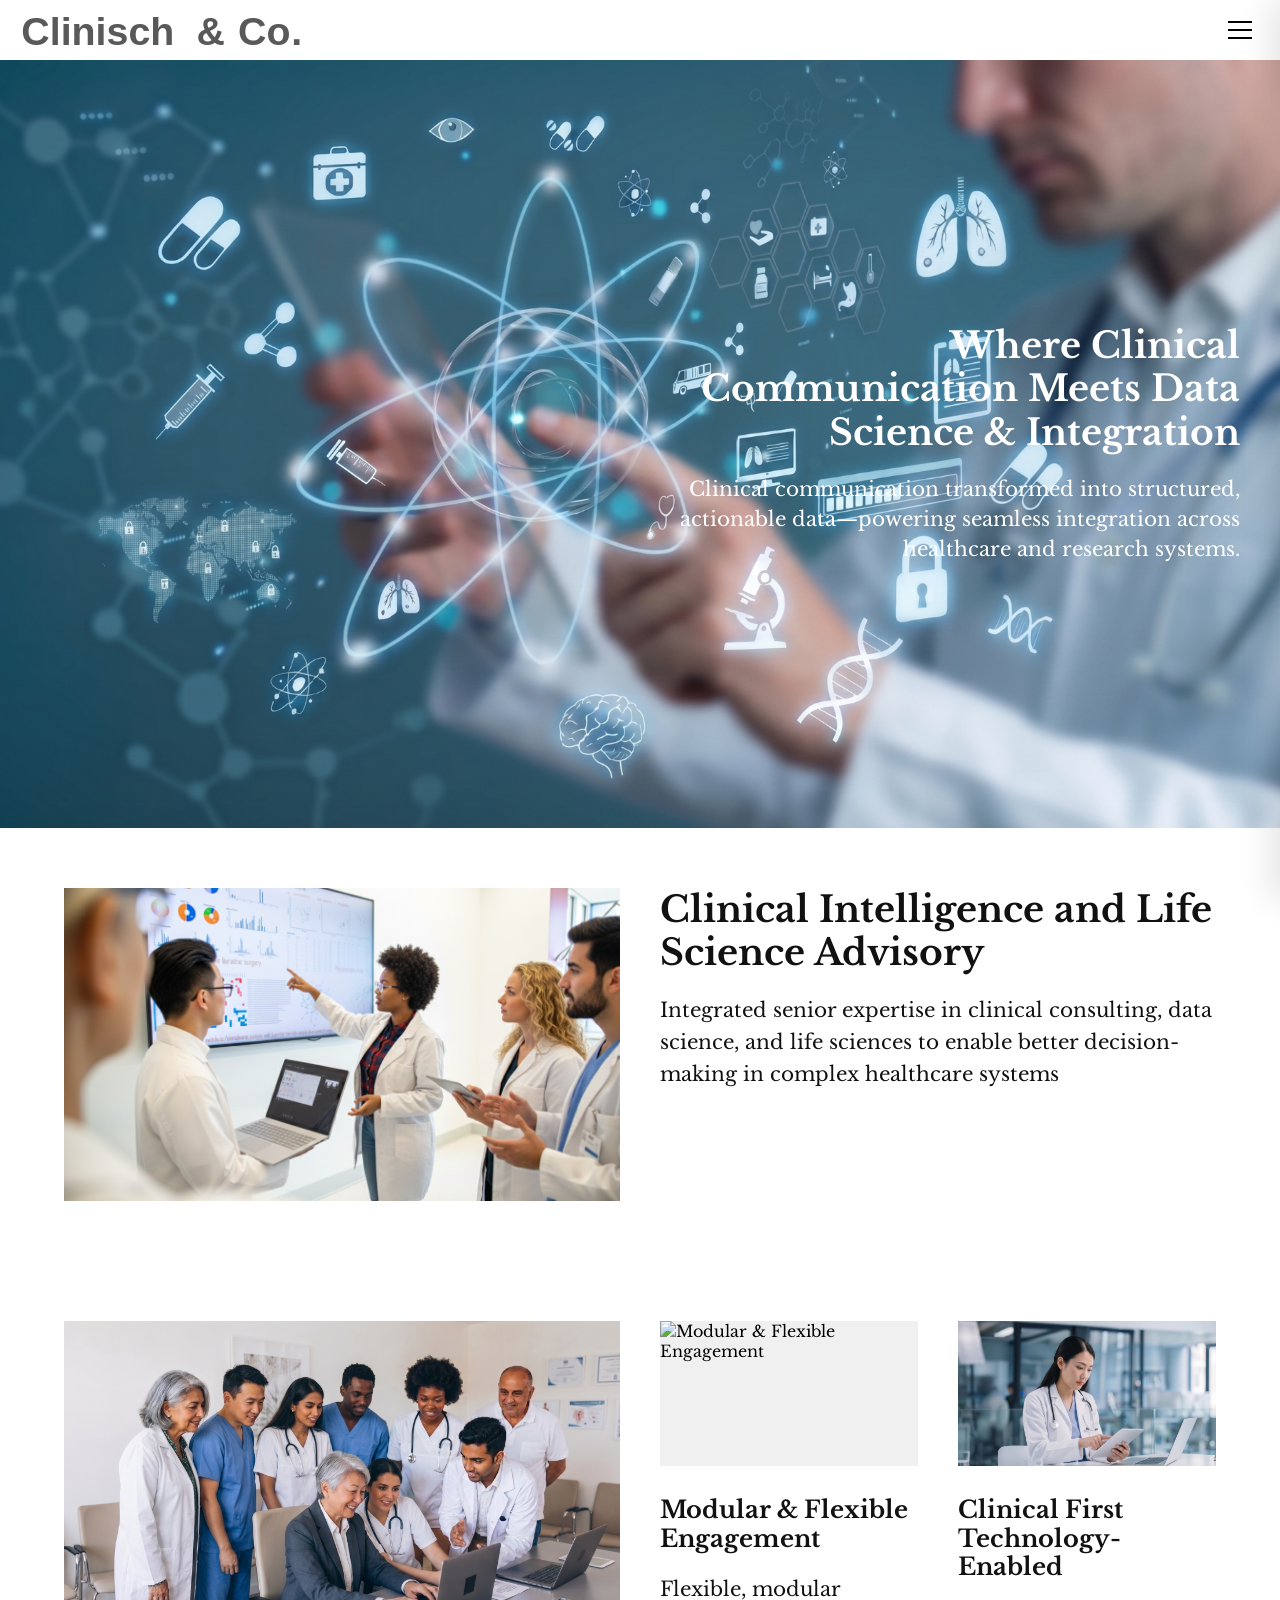
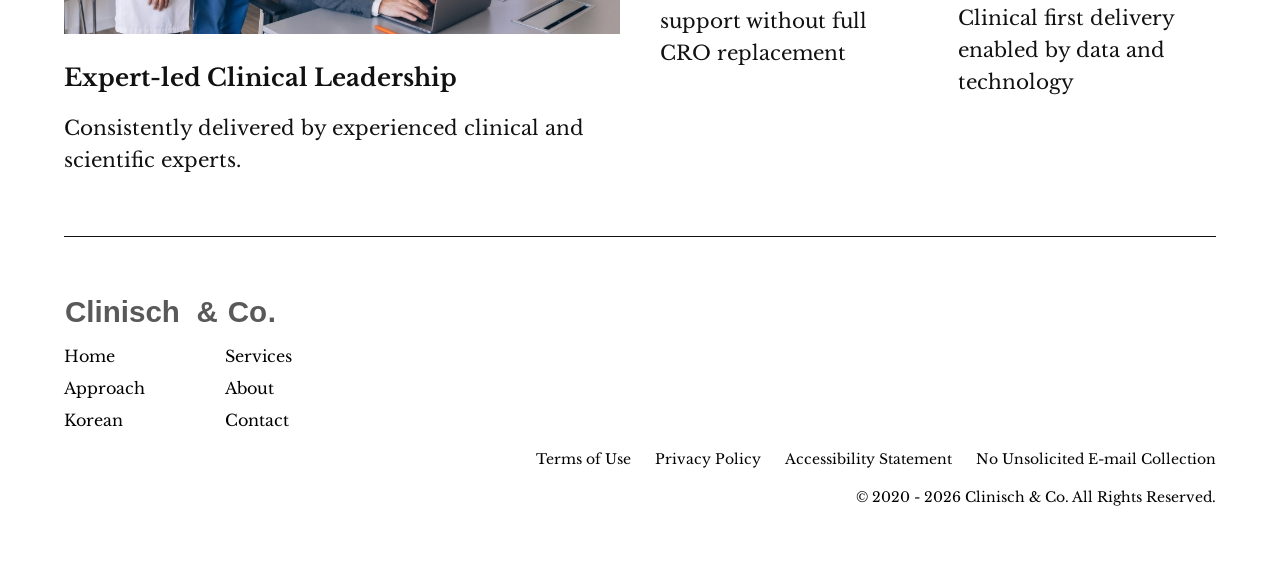
==== index.html @ ff5f2481 "260420" ====
<!DOCTYPE html>
<html lang="en">

<head>
    <meta charset="UTF-8">
    <meta name="viewport" content="width=device-width, initial-scale=1.0">
    <title>Clinisch & Co.</title>
    <!-- Favicon -->
    <link rel="icon" type="image/x-icon" href="./favicon.ico">
    <!-- Meta Tags -->
    <meta name="description" content="Clinical Communication & Data Integration Services">
    <meta property="og:type" content="website">
    <meta property="og:title" content="Clinisch & Co.">
    <meta property="og:description" content="Clinical Communication & Data Integration Services">
    <meta property="og:image" content="public/assets/images/png/01_hero_main.png">
    <!-- CSS -->
    <link rel="stylesheet" href="public/css/index.css">
    <!-- JS -->
    <script type="module" src="public/js/index.js"></script>
</head>

<body>
    <main>
        <!-- 히어로 섹션 -->
        <section id="hero">
            <div class="hero-content">
                <h2 class="hero-title"></h2>
                <p class="hero-desc"></p>
            </div>
        </section>

        <!-- 컨텐츠 섹션 -->
        <section id="contents">
            <div class="container">
                <article class="content-card">
                    <img src="public/assets/images/png/0101_contents.png" alt="Clinical Communication Integration"
                        class="content-image">
                    <div class="text-grp">
                        <h3 class="content-title"></h3>
                        <p class="content-desc"></p>
                    </div>
                </article>
            </div>
        </section>

        <!-- 인사이트 섹션 (4열 그리드) -->
        <section id="insights">
            <div class="container">
                <div class="grid-insight">
                    <article class="card-insight card-wide">
                        <img src="public/assets/images/png/0102_Expert.png" alt="Clinical Expert Advisory"
                            class="img-box">
                        <div class="text-box">
                            <h4 class="ins-title"></h4>
                            <p class="ins-desc"></p>
                        </div>
                    </article>
                    <article class="card-insight">
                        <img src="public/assets/images/png/0103_modular.png" alt="Clinical Data Science"
                            class="img-box">
                        <div class="text-box">
                            <h4 class="ins-title"></h4>
                            <p class="ins-desc"></p>
                        </div>
                    </article>
                    <article class="card-insight">
                        <img src="public/assets/images/png/0104_first.png" alt="Healthcare Solutions" class="img-box">
                        <div class="text-box">
                            <h4 class="ins-title"></h4>
                            <p class="ins-desc"></p>
                        </div>
                    </article>
                </div>
            </div>
        </section>
    </main>
</body>

</html>
---- public/css/index.css ----
@import url('https://fonts.googleapis.com/css2?family=Libre+Baskerville:ital,wght@0,400;0,700;1,400&family=Noto+Serif+KR:wght@200..900&display=swap');

:root {
  /* 레이아웃 규격 */
  --header-height: 60px;
  --hero-height: 768px;
  --footer-height: 300px;
  --container-width: 1280px;

  /* 색상 */
  --icon-color: #000000;
}

/* 초기화 */
* {
  margin: 0;
  padding: 0;
  box-sizing: border-box;
}

html,
body {
  width: 100%;
  min-height: 100vh;
  font-family: 'Libre Baskerville', 'Noto Serif KR', serif;
}

/* 공통 컨테이너 */
.container {
  width: 90%;
  max-width: var(--container-width);
  margin: 0 auto;
}

/* 헤더 */
#header {
  position: fixed;
  top: 0;
  left: 0;
  z-index: 1000;
  width: 100%;
  height: var(--header-height);
  background-color: rgba(255, 255, 255, 0.98);
}

.header-inner {
  display: flex;
  align-items: center;
  justify-content: space-between;
  width: 100%;
  height: 100%;
  padding: 0 20px;
}

main {
  padding-top: var(--header-height);
}

.logo {
  display: flex;
  align-items: center;
}

.logo a {
  display: block;
}

.logo img {
  height: 40px;
  display: block;
}

/* 메뉴 버튼 */
.menu-btn {
  display: flex;
  align-items: center;
  justify-content: center;
  width: 40px;
  height: 40px;
  border: none;
  background-color: transparent;
  cursor: pointer;
}

.menu-line-wrap {
  display: flex;
  flex-direction: column;
  justify-content: space-between;
  width: 24px;
  height: 18px;
}

.menu-line {
  width: 100%;
  height: 2px;
  background-color: var(--icon-color);
}

/* 히어로 섹션 */
#hero,
section[class*="hero-"] {
  position: relative;
  display: flex;
  justify-content: flex-start;
  align-items: center;
  width: 100%;
  height: var(--hero-height);
  overflow: hidden;
  background-image: url('../assets/images/png/01_hero_main.png');
  background-size: cover;
  background-position: center;
  background-position: center;
  background-repeat: no-repeat;
}

/* 스크롤 감지 애니메이션 상태 */
#hero.active,
section[class*="hero-"].active {
  animation: slideInRight 1s cubic-bezier(0.645, 0.045, 0.355, 1) forwards;
}

/* 초기 상태 숨김 (선택 사항: 자연스러운 등장을 위해) */
.reveal {
  opacity: 0;
  transform: translateX(150px);
  transition: all 1s ease;
}

@keyframes slideInRight {
  from {
    opacity: 0;
    transform: translateX(150px);
  }

  to {
    opacity: 1;
    transform: translateX(0);
  }
}

.hero-content {
  display: flex;
  flex-direction: column;
  justify-content: center;
  align-items: flex-end;
  width: 100%;
  height: 100%;
  padding-left: 40px;
  padding-right: 40px;
}

.hero-title {
  max-width: 50%;
  color: #ffffff;
  font-size: 36px;
  font-weight: 700;
  line-height: 1.2;
  text-align: right;
  word-break: keep-all;
}

.hero-desc {
  max-width: 50%;
  margin-top: 20px;
  color: #ffffff;
  font-size: 20px;
  font-weight: 400;
  line-height: 1.5;
  text-align: right;
  word-break: keep-all;
}

/* 컨텐츠 섹션 */
#contents {
  width: 100%;
  padding: 60px 0;
}

.content-card {
  position: relative;
  isolation: isolate;
  /* 독립적 쌓임 맥락 형성 */
  display: grid;
  grid-template-columns: 1fr 1fr;
  column-gap: 40px;
  width: 100%;
  background-color: #ffffff;
}

/* 맥킨지 스타일 배경 확장 레이어 */
.content-card::before,
.card-insight::before {
  content: '';
  position: absolute;
  inset: 0;
  z-index: -1;
  background-color: #ffffff;
  opacity: 0;
  transition: all 0.4s cubic-bezier(0.25, 0.46, 0.45, 0.94);
}

.content-card:hover,
.card-insight:hover {
  z-index: 10;
  /* 호버 시 위로 올라오게 함 */
}

.content-card:hover::before,
.card-insight:hover::before {
  inset: -16px;
  opacity: 1;
  box-shadow: 0px 16px 40px rgba(5, 28, 44, 0.22);
  /* 그림자 약간 더 선명하게 */
}

.content-image {
  display: block;
  width: 100%;
  height: 100%;
  object-fit: cover;
}

.text-grp {
  display: flex;
  flex-direction: column;
  justify-content: flex-start;
  align-items: flex-start;
}

.content-title {
  color: #111111;
  font-size: 36px;
  font-weight: 700;
  line-height: 1.2;
  text-align: left;
  word-break: keep-all;
}

.content-desc {
  margin-top: 20px;
  color: #111111;
  font-size: 20px;
  font-weight: 400;
  line-height: 1.6;
  text-align: left;
  word-break: keep-all;
}

/* 인사이트 섹션 */
#insights,
#insights2 {
  padding: 60px 0;
  background-color: #ffffff;
}

.grid-insight {
  display: grid;
  grid-template-columns: repeat(4, minmax(0, 1fr));
  column-gap: 40px;
  row-gap: 40px;
  width: 100%;
}

.card-insight {
  position: relative;
  isolation: isolate;
  /* 독립적 쌓임 맥락 형성 */
  display: grid;
  grid-template-rows: auto 1fr;
  row-gap: 30px;
  width: 100%;
  min-width: 0;
  background-color: #ffffff;
}

.card-wide {
  grid-column: span 2;
}

.img-box {
  display: block;
  width: 100%;
  aspect-ratio: 16 / 9;
  object-fit: cover;
  background-color: #f0f0f0;
}

.text-box {
  display: flex;
  flex-direction: column;
  justify-content: flex-start;
  align-items: flex-start;
  width: 100%;
}

.ins-title {
  color: #111111;
  font-size: 24px;
  font-weight: 700;
  line-height: 1.2;
  text-align: left;
  word-break: keep-all;
}

.ins-desc {
  margin-top: 20px;
  color: #111111;
  font-size: 20px;
  font-weight: 400;
  line-height: 1.6;
  text-align: left;
  word-break: keep-all;
}

.grid-insight {
  display: grid;
  grid-template-columns: repeat(4, minmax(0, 1fr));
  column-gap: 40px;
  row-gap: 40px;
  width: 100%;
}

.card-insight {
  position: relative;
  isolation: isolate;
  display: grid;
  grid-template-rows: auto 1fr;
  row-gap: 30px;
  width: 100%;
  min-width: 0;
  background-color: #ffffff;
}


/* 푸터 */
#footer {
  position: relative;
  width: 100%;
  padding: 60px 5%;
  background-color: #ffffff;
  display: flex;
  flex-direction: column;
  align-items: center;
}

#footer::before {
  content: "";
  position: absolute;
  top: 0;
  left: 50%;
  transform: translateX(-50%);
  width: 90%;
  max-width: 1280px;
  height: 1px;
  background-color: #111111;
}

.footer-grid {
  display: grid;
  grid-template-columns: 1fr;
  row-gap: 20px;
  width: 100%;
  max-width: 1280px;
}

.footer-logo img {
  display: block;
  height: 30px;
  width: auto;
}

.footer-nav {
  display: grid;
  grid-template-columns: repeat(2, auto);
  justify-content: start;
  gap: 80px;
  width: 100%;
}

.footer-col {
  display: flex;
  flex-direction: column;
  gap: 12px;
  padding: 0;
  margin: 0;
  list-style: none;
}

.footer-col li a {
  color: #000000;
  font-size: 16px;
  text-decoration: none;
  transition: opacity 0.3s ease;
}

.footer-col li a:hover {
  color: #0000ee;
  text-decoration: underline;
  text-decoration: underline;
}

.footer-legal {
  display: grid;
  grid-template-columns: repeat(4, auto);
  justify-content: end;
  gap: 24px;
  width: 100%;
}

.footer-legal a {
  color: #000000;
  font-size: 14px;
  text-decoration: none;
  transition: opacity 0.3s ease;
}

.footer-legal a:hover {
  color: #0000ee;
  text-decoration: underline;
  text-decoration: underline;
}

.footer-copyright {
  margin: 0;
  color: #000000;
  font-size: 14px;
  text-align: right;
}

.footer-tag {
  font-size: 36px;
  text-align: center;
  margin-top: 50px;
  font-weight: 700;
  color: #111111;
  width: 100%;
}

/* 반응형 - 태블릿 & 모바일 */
@media (max-width: 1279px) {

  .hero-title,
  .hero-desc {
    max-width: 70%;
  }

  .hero-title {
    font-size: 32px;
  }

  .hero-desc {
    font-size: 18px;
  }

  .content-title {
    font-size: 32px;
  }

  .content-desc {
    font-size: 18px;
  }

  .ins-title {
    font-size: 22px;
  }

  .ins-desc {
    font-size: 18px;
  }

  .grid-insight {
    grid-template-columns: 1fr 1fr;
    row-gap: 40px;
  }

  .card-wide {
    grid-column: auto;
  }
}

@media (max-width: 767px) {

  .hero-title,
  .hero-desc {
    max-width: 90%;
  }

  .hero-title {
    font-size: 26px;
  }

  .hero-desc {
    font-size: 16px;
  }

  .content-card {
    grid-template-columns: 1fr;
    row-gap: 20px;
  }

  .content-card::before,
  .card-insight::before {
    display: none;
    /* 모바일에서는 확장 효과 제외 */
  }

  .content-title {
    font-size: 28px;
  }

  .content-desc {
    font-size: 16px;
  }

  .ins-title {
    font-size: 20px;
  }

  .ins-desc {
    font-size: 16px;
  }

  .grid-insight {
    grid-template-columns: 1fr;
    row-gap: 40px;
  }

  .footer-nav {
    flex-direction: column;
    gap: 30px;
  }

  .footer-legal {
    grid-template-columns: 1fr;
    justify-content: start;
    gap: 16px;
  }
}

/* 사이드 메뉴 스타일 (2단계: 애니메이션 및 인터랙션) */
.menu-backdrop {
  position: fixed;
  top: 0;
  left: 0;
  z-index: 1500;
  width: 100%;
  height: 100%;
  background-color: rgba(0, 0, 0, 0.5);
  opacity: 0;
  visibility: hidden;
  transition: all 0.4s ease;
}

.menu-backdrop.active {
  opacity: 1;
  visibility: visible;
}

.side-menu {
  position: fixed;
  top: 0;
  right: 0;
  z-index: 2000;
  width: 300px;
  height: 100%;
  padding: 80px 40px;
  background-color: #ffffff;
  transform: translateX(100%);
  /* 처음엔 우측 바깥에 숨김 */
  transition: transform 0.4s cubic-bezier(0.25, 0.46, 0.45, 0.94);
  box-shadow: -10px 0 30px rgba(0, 0, 0, 0.1);
}

.side-menu.active {
  transform: translateX(0);
  /* 활성화 시 나타남 */
}

/* 닫기 버튼 (X) */
.close-btn {
  position: absolute;
  top: 30px;
  right: 30px;
  width: 30px;
  height: 30px;
  background: none;
  border: none;
  cursor: pointer;
  display: flex;
  align-items: center;
  justify-content: center;
}

.close-line {
  position: absolute;
  width: 100%;
  height: 2px;
  background-color: #000000;
}

.close-line:nth-child(1) {
  transform: rotate(45deg);
}

.close-line:nth-child(2) {
  transform: rotate(-45deg);
}

.side-nav-list {
  display: flex;
  flex-direction: column;
  gap: 30px;
  list-style: none;
  padding: 0;
  margin-top: 40px;
}

.side-nav-list li a {
  color: #333333;
  font-size: 24px;
  font-weight: 700;
  text-decoration: none;
  transition: color 0.3s ease;
}

.side-nav-list li a:hover {
  color: #0000ee;
  text-decoration: underline;
}

/* 사이드 메뉴 하단 언어 항목 여백 추가 */
.side-nav-list li:last-child {
  margin-top: 40px;
}
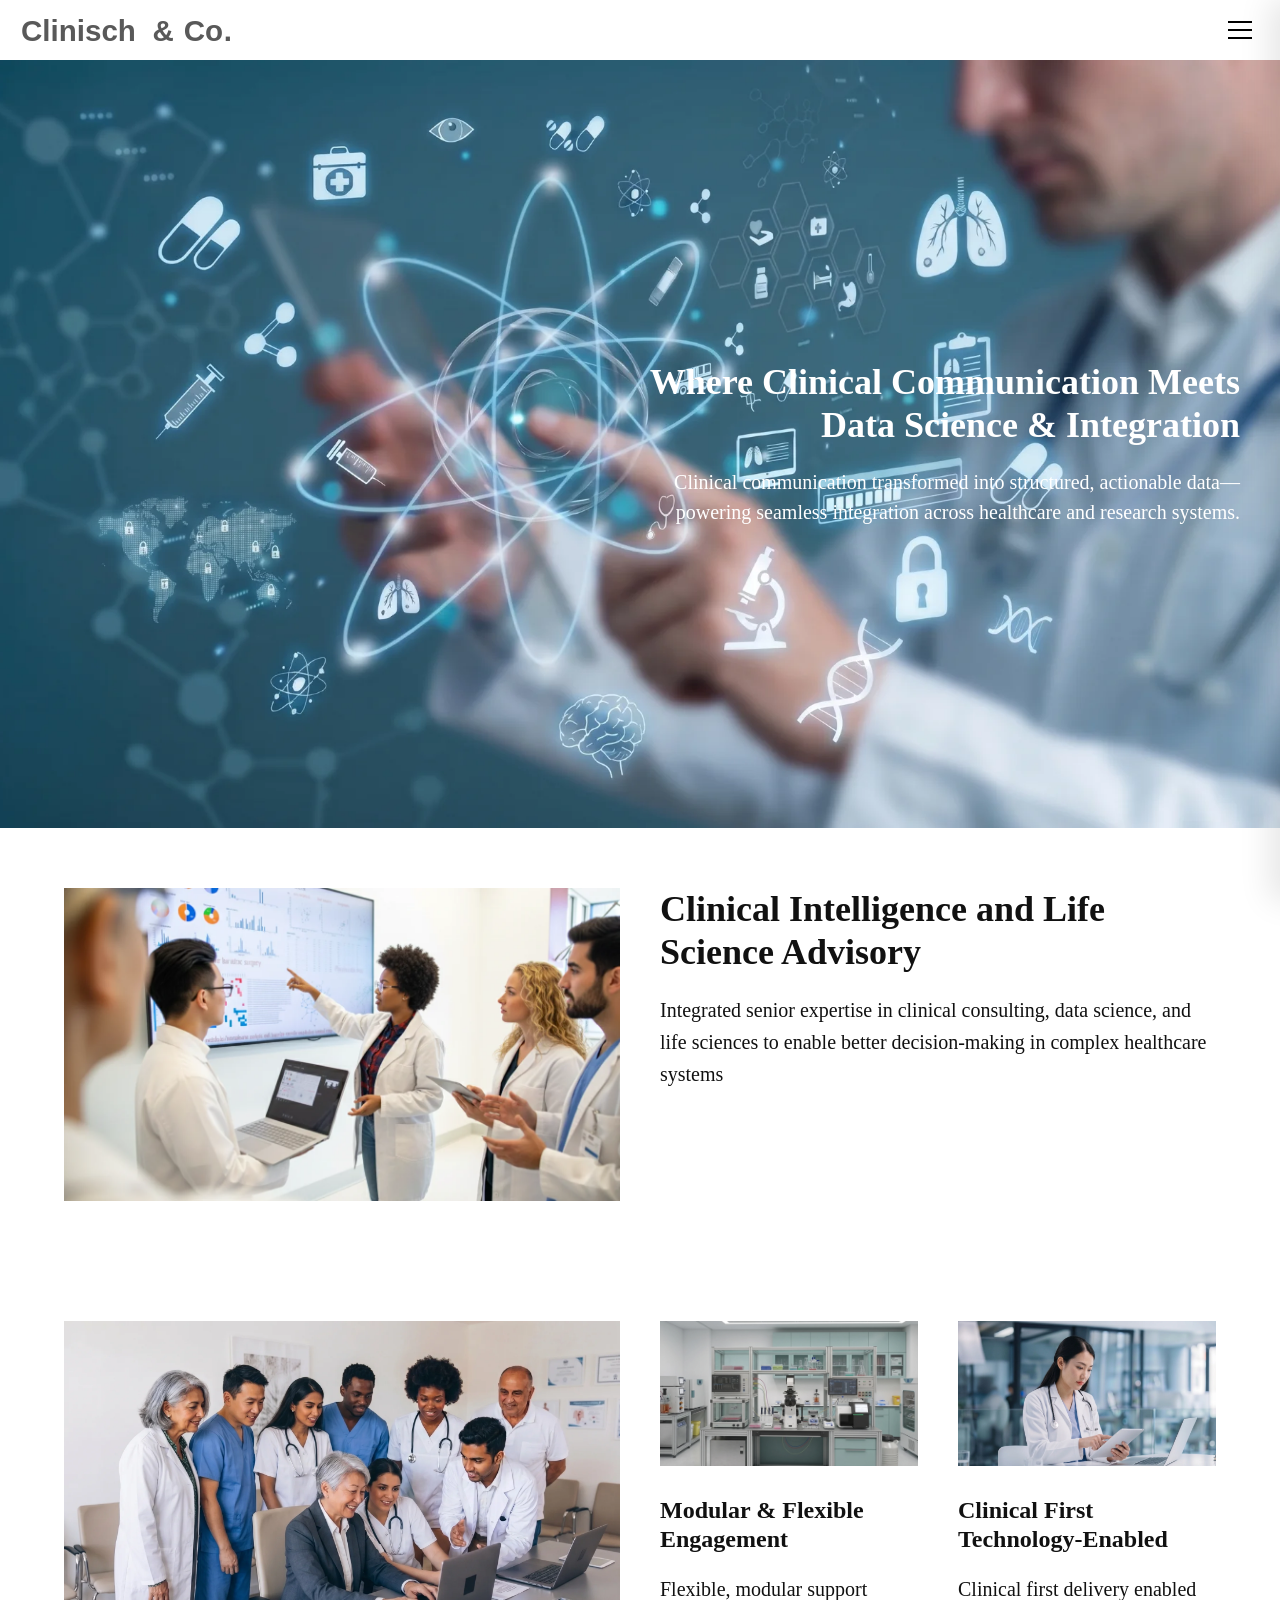
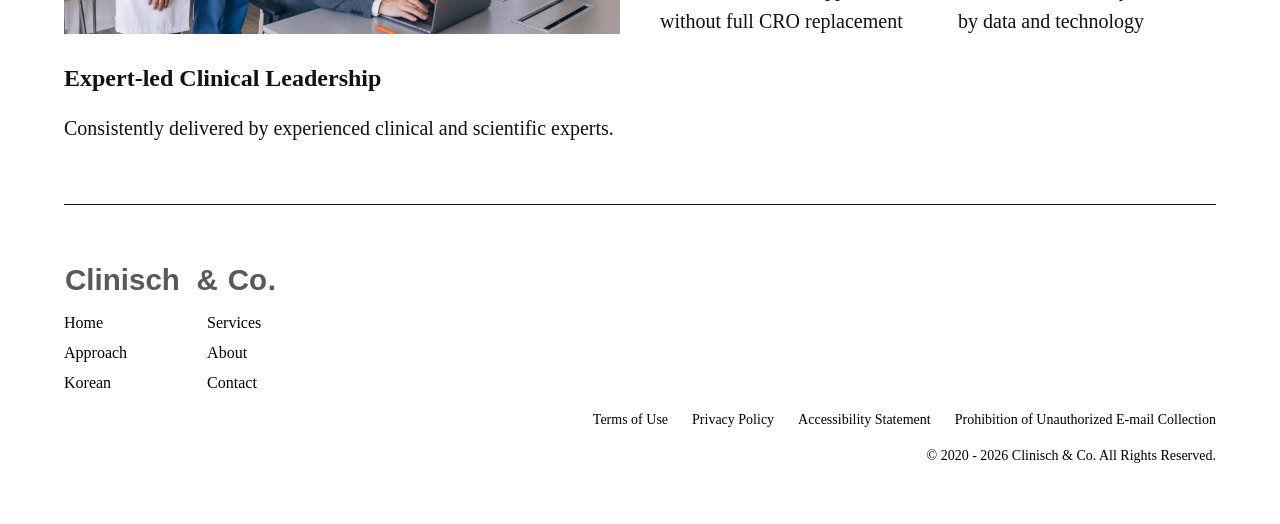
==== commit 3a8db57b: "260422" ====
--- a/index.html
+++ b/index.html
@@ -8,11 +8,13 @@
     <!-- Favicon -->
     <link rel="icon" type="image/x-icon" href="./favicon.ico">
     <!-- Meta Tags -->
+    <meta http-equiv="Content-Security-Policy" content="default-src 'self'; script-src 'self' 'unsafe-inline'; style-src 'self' 'unsafe-inline' https://fonts.googleapis.com; font-src 'self' https://fonts.gstatic.com; img-src 'self' data:; object-src 'none'; upgrade-insecure-requests;" />
     <meta name="description" content="Clinical Communication & Data Integration Services">
     <meta property="og:type" content="website">
+    <meta property="og:url" content="https://clinisch.com" />
     <meta property="og:title" content="Clinisch & Co.">
     <meta property="og:description" content="Clinical Communication & Data Integration Services">
-    <meta property="og:image" content="public/assets/images/png/01_hero_main.png">
+    <meta property="og:image" content="https://clinisch.com/public/assets/images/webp/01_hero_main.webp">
     <!-- CSS -->
     <link rel="stylesheet" href="public/css/index.css">
     <!-- JS -->
@@ -25,19 +27,19 @@
         <section id="hero">
             <div class="hero-content">
                 <h2 class="hero-title"></h2>
-                <p class="hero-desc"></p>
+                <p class="hero-text"></p>
             </div>
         </section>
 
         <!-- 컨텐츠 섹션 -->
         <section id="contents">
             <div class="container">
-                <article class="content-card">
-                    <img src="public/assets/images/png/0101_contents.png" alt="Clinical Communication Integration"
-                        class="content-image">
-                    <div class="text-grp">
+                <article class="contents-card">
+                    <img src="public/assets/images/webp/0101_contents.webp" alt="Clinical Communication Integration"
+                        class="contents-image">
+                    <div class="contents-textbox">
                         <h3 class="content-title"></h3>
-                        <p class="content-desc"></p>
+                        <p class="contents-text"></p>
                     </div>
                 </article>
             </div>
@@ -48,26 +50,26 @@
             <div class="container">
                 <div class="grid-insight">
                     <article class="card-insight card-wide">
-                        <img src="public/assets/images/png/0102_Expert.png" alt="Clinical Expert Advisory"
+                        <img src="public/assets/images/webp/0102_Expert.webp" alt="Clinical Expert Advisory"
                             class="img-box">
                         <div class="text-box">
                             <h4 class="ins-title"></h4>
-                            <p class="ins-desc"></p>
+                            <p class="ins-text"></p>
                         </div>
                     </article>
                     <article class="card-insight">
-                        <img src="public/assets/images/png/0103_modular.png" alt="Clinical Data Science"
+                        <img src="public/assets/images/webp/0103_modular.webp" alt="Clinical Data Science"
                             class="img-box">
                         <div class="text-box">
                             <h4 class="ins-title"></h4>
-                            <p class="ins-desc"></p>
+                            <p class="ins-text"></p>
                         </div>
                     </article>
                     <article class="card-insight">
-                        <img src="public/assets/images/png/0104_first.png" alt="Healthcare Solutions" class="img-box">
+                        <img src="public/assets/images/webp/0104_first.webp" alt="Healthcare Solutions" class="img-box">
                         <div class="text-box">
                             <h4 class="ins-title"></h4>
-                            <p class="ins-desc"></p>
+                            <p class="ins-text"></p>
                         </div>
                     </article>
                 </div>
--- a/public/css/index.css
+++ b/public/css/index.css
@@ -25,11 +25,21 @@
   font-family: 'Libre Baskerville', 'Noto Serif KR', serif;
 }
 
+main {
+  padding-top: var(--header-height);
+  overflow-x: hidden;
+}
+
 /* 공통 컨테이너 */
 .container {
   width: 90%;
   max-width: var(--container-width);
   margin: 0 auto;
+}
+
+/* 공통 여백 */
+.mt-space {
+  margin-top: 100px !important;
 }
 
 /* 헤더 */
@@ -52,9 +62,6 @@
   padding: 0 20px;
 }
 
-main {
-  padding-top: var(--header-height);
-}
 
 .logo {
   display: flex;
@@ -66,7 +73,7 @@
 }
 
 .logo img {
-  height: 40px;
+  height: 30px;
   display: block;
 }
 
@@ -101,14 +108,13 @@
 section[class*="hero-"] {
   position: relative;
   display: flex;
-  justify-content: flex-start;
   align-items: center;
+  justify-content: center;
   width: 100%;
   height: var(--hero-height);
   overflow: hidden;
-  background-image: url('../assets/images/png/01_hero_main.png');
+  background-image: url('../assets/images/webp/01_hero_main.webp');
   background-size: cover;
-  background-position: center;
   background-position: center;
   background-repeat: no-repeat;
 }
@@ -159,7 +165,7 @@
   word-break: keep-all;
 }
 
-.hero-desc {
+.hero-text {
   max-width: 50%;
   margin-top: 20px;
   color: #ffffff;
@@ -168,15 +174,18 @@
   line-height: 1.5;
   text-align: right;
   word-break: keep-all;
+  white-space: pre-wrap;
 }
 
 /* 컨텐츠 섹션 */
-#contents {
+#contents,
+#contents2,
+#contents3 {
   width: 100%;
   padding: 60px 0;
 }
 
-.content-card {
+.contents-card {
   position: relative;
   isolation: isolate;
   /* 독립적 쌓임 맥락 형성 */
@@ -188,7 +197,7 @@
 }
 
 /* 맥킨지 스타일 배경 확장 레이어 */
-.content-card::before,
+.contents-card::before,
 .card-insight::before {
   content: '';
   position: absolute;
@@ -199,13 +208,13 @@
   transition: all 0.4s cubic-bezier(0.25, 0.46, 0.45, 0.94);
 }
 
-.content-card:hover,
+.contents-card:hover,
 .card-insight:hover {
   z-index: 10;
   /* 호버 시 위로 올라오게 함 */
 }
 
-.content-card:hover::before,
+.contents-card:hover::before,
 .card-insight:hover::before {
   inset: -16px;
   opacity: 1;
@@ -213,14 +222,14 @@
   /* 그림자 약간 더 선명하게 */
 }
 
-.content-image {
+.contents-image {
   display: block;
   width: 100%;
   height: 100%;
   object-fit: cover;
 }
 
-.text-grp {
+.contents-textbox {
   display: flex;
   flex-direction: column;
   justify-content: flex-start;
@@ -236,7 +245,7 @@
   word-break: keep-all;
 }
 
-.content-desc {
+.contents-text {
   margin-top: 20px;
   color: #111111;
   font-size: 20px;
@@ -244,6 +253,26 @@
   line-height: 1.6;
   text-align: left;
   word-break: keep-all;
+  white-space: pre-wrap;
+}
+
+.contents-text a {
+  color: #111111;
+  text-decoration: none;
+  transition: all 0.3s ease;
+}
+
+.contents-text a:hover {
+  color: #0000ee;
+  text-decoration: underline;
+}
+
+.article-title {
+  display: block;
+  font-size: 24px;
+  font-weight: 700;
+  margin-bottom: 10px;
+  color: #111111;
 }
 
 /* 인사이트 섹션 */
@@ -251,6 +280,24 @@
 #insights2 {
   padding: 60px 0;
   background-color: #ffffff;
+}
+
+/* 인사이트 섹션 2 전용 레이아웃 */
+#insights2 .grid-insight {
+  grid-template-columns: repeat(2, 1fr);
+  column-gap: 30px;
+  row-gap: 60px;
+}
+
+#insights2 .card-insight {
+  grid-template-columns: 1fr 1.2fr;
+  grid-template-rows: 1fr;
+  column-gap: 30px;
+  align-items: start;
+}
+
+#insights2 .img-box {
+  aspect-ratio: 4 / 3;
 }
 
 .grid-insight {
@@ -302,7 +349,7 @@
   word-break: keep-all;
 }
 
-.ins-desc {
+.ins-text {
   margin-top: 20px;
   color: #111111;
   font-size: 20px;
@@ -310,25 +357,6 @@
   line-height: 1.6;
   text-align: left;
   word-break: keep-all;
-}
-
-.grid-insight {
-  display: grid;
-  grid-template-columns: repeat(4, minmax(0, 1fr));
-  column-gap: 40px;
-  row-gap: 40px;
-  width: 100%;
-}
-
-.card-insight {
-  position: relative;
-  isolation: isolate;
-  display: grid;
-  grid-template-rows: auto 1fr;
-  row-gap: 30px;
-  width: 100%;
-  min-width: 0;
-  background-color: #ffffff;
 }
 
 
@@ -430,7 +458,7 @@
 .footer-tag {
   font-size: 36px;
   text-align: center;
-  margin-top: 50px;
+  margin-top: 100px;
   font-weight: 700;
   color: #111111;
   width: 100%;
@@ -440,7 +468,7 @@
 @media (max-width: 1279px) {
 
   .hero-title,
-  .hero-desc {
+  .hero-text {
     max-width: 70%;
   }
 
@@ -448,7 +476,7 @@
     font-size: 32px;
   }
 
-  .hero-desc {
+  .hero-text {
     font-size: 18px;
   }
 
@@ -456,7 +484,7 @@
     font-size: 32px;
   }
 
-  .content-desc {
+  .contents-text {
     font-size: 18px;
   }
 
@@ -464,7 +492,7 @@
     font-size: 22px;
   }
 
-  .ins-desc {
+  .ins-text {
     font-size: 18px;
   }
 
@@ -481,7 +509,7 @@
 @media (max-width: 767px) {
 
   .hero-title,
-  .hero-desc {
+  .hero-text {
     max-width: 90%;
   }
 
@@ -489,16 +517,16 @@
     font-size: 26px;
   }
 
-  .hero-desc {
+  .hero-text {
     font-size: 16px;
   }
 
-  .content-card {
+  .contents-card {
     grid-template-columns: 1fr;
     row-gap: 20px;
   }
 
-  .content-card::before,
+  .contents-card::before,
   .card-insight::before {
     display: none;
     /* 모바일에서는 확장 효과 제외 */
@@ -508,7 +536,7 @@
     font-size: 28px;
   }
 
-  .content-desc {
+  .contents-text {
     font-size: 16px;
   }
 
@@ -516,13 +544,27 @@
     font-size: 20px;
   }
 
-  .ins-desc {
+  .ins-text {
     font-size: 16px;
   }
 
   .grid-insight {
     grid-template-columns: 1fr;
     row-gap: 40px;
+  }
+
+  #insights2 .grid-insight {
+    grid-template-columns: 1fr;
+  }
+
+  #insights2 .card-insight {
+    grid-template-columns: 1fr;
+    grid-template-rows: auto 1fr;
+    row-gap: 20px;
+  }
+
+  #insights2 .ins-title br {
+    display: none;
   }
 
   .footer-nav {
@@ -537,7 +579,7 @@
   }
 }
 
-/* 사이드 메뉴 스타일 (2단계: 애니메이션 및 인터랙션) */
+/* 사이드 패널 스타일 (2단계: 애니메이션 및 인터랙션) */
 .menu-backdrop {
   position: fixed;
   top: 0;
@@ -556,7 +598,7 @@
   visibility: visible;
 }
 
-.side-menu {
+.side-panel {
   position: fixed;
   top: 0;
   right: 0;
@@ -571,7 +613,7 @@
   box-shadow: -10px 0 30px rgba(0, 0, 0, 0.1);
 }
 
-.side-menu.active {
+.side-panel.active {
   transform: translateX(0);
   /* 활성화 시 나타남 */
 }
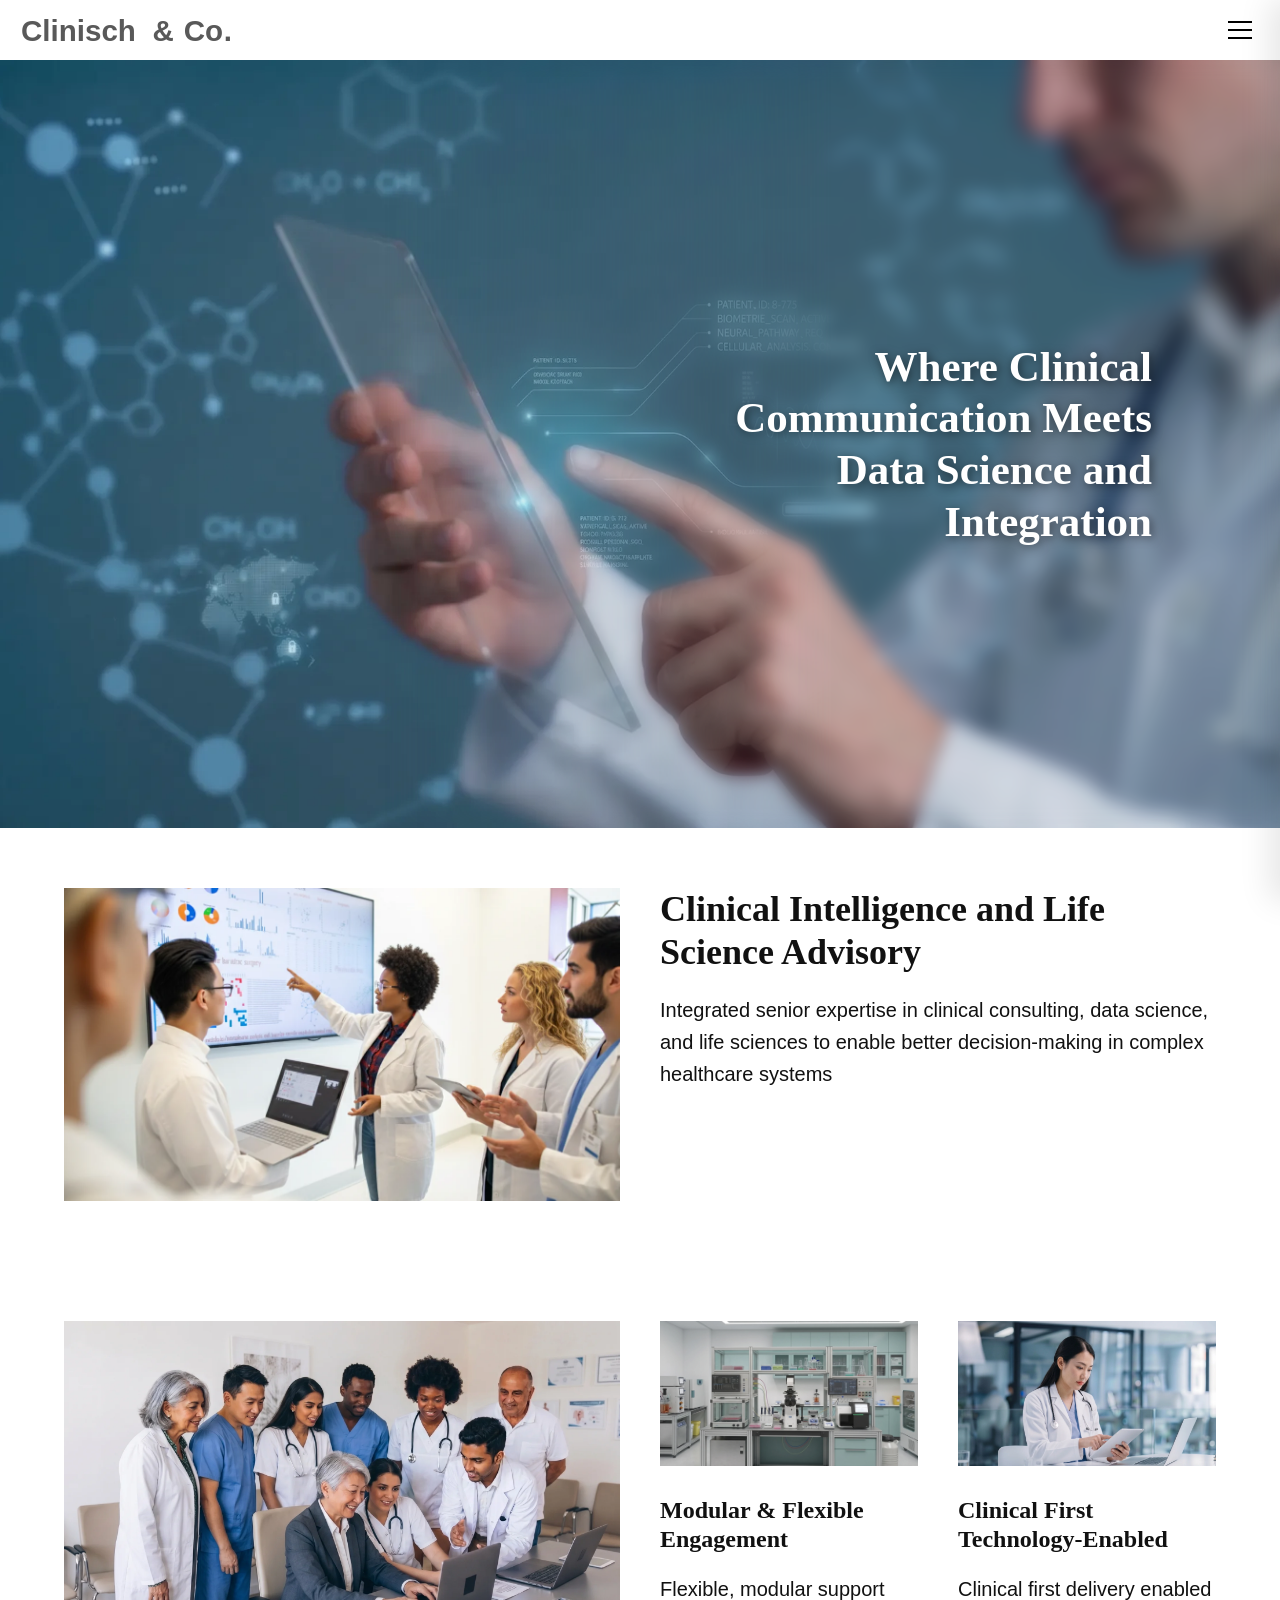
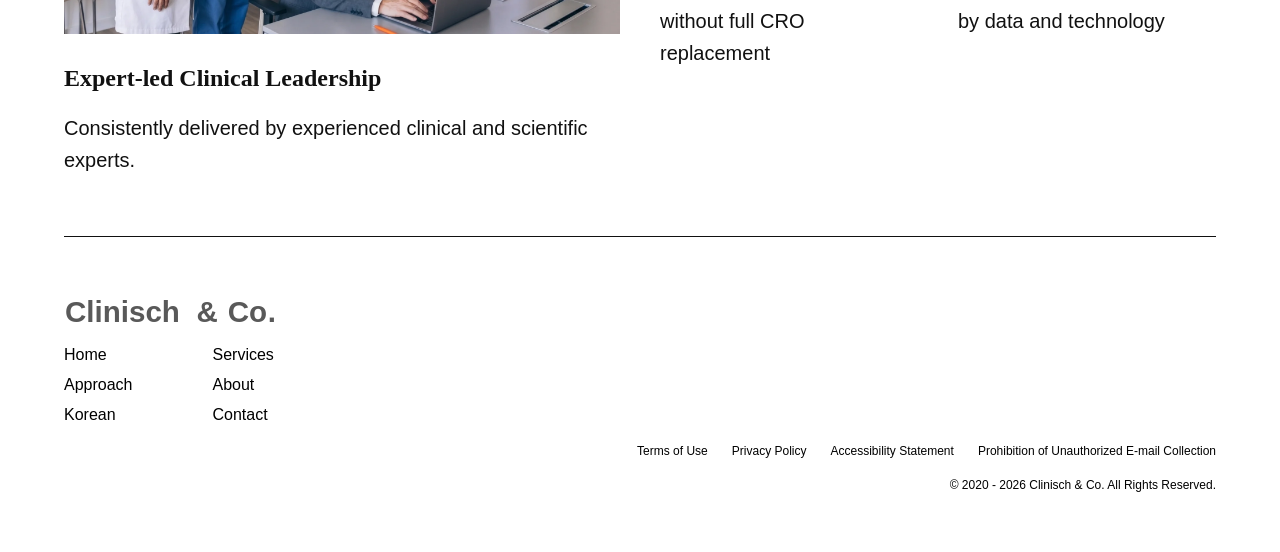
==== commit 5c5feb68: "260425" ====
--- a/index.html
+++ b/index.html
@@ -9,6 +9,7 @@
     <link rel="icon" type="image/x-icon" href="./favicon.ico">
     <!-- Meta Tags -->
     <meta http-equiv="Content-Security-Policy" content="default-src 'self'; script-src 'self' 'unsafe-inline'; style-src 'self' 'unsafe-inline' https://fonts.googleapis.com; font-src 'self' https://fonts.gstatic.com; img-src 'self' data:; object-src 'none'; upgrade-insecure-requests;" />
+    <meta name="referrer" content="strict-origin-when-cross-origin">
     <meta name="description" content="Clinical Communication & Data Integration Services">
     <meta property="og:type" content="website">
     <meta property="og:url" content="https://clinisch.com" />
@@ -24,10 +25,9 @@
 <body>
     <main>
         <!-- 히어로 섹션 -->
-        <section id="hero">
+        <section id="hero" class="home-hero">
             <div class="hero-content">
                 <h2 class="hero-title"></h2>
-                <p class="hero-text"></p>
             </div>
         </section>
 
--- a/public/css/index.css
+++ b/public/css/index.css
@@ -1,4 +1,6 @@
-@import url('https://fonts.googleapis.com/css2?family=Libre+Baskerville:ital,wght@0,400;0,700;1,400&family=Noto+Serif+KR:wght@200..900&display=swap');
+@import url('https://fonts.googleapis.com/css2?family=Libre+Baskerville:ital,wght@0,400;0,700;1,400&display=swap');
+@import url('https://fonts.googleapis.com/css2?family=Playfair+Display:ital,wght@0,400..900;1,400..900&display=swap');
+@import url('https://fonts.googleapis.com/css2?family=Inter:wght@100..900&display=swap');
 
 :root {
   /* 레이아웃 규격 */
@@ -22,7 +24,42 @@
 body {
   width: 100%;
   min-height: 100vh;
-  font-family: 'Libre Baskerville', 'Noto Serif KR', serif;
+  font-family: 'Inter', sans-serif;
+}
+
+/* --- 언어별 폰트 정책 --- */
+
+/* 1. 국문 모드 (KR) */
+/* 전체적으로 Inter를 사용하되, 영문 단어만 Libre Baskerville 적용 */
+html[lang="kr"] body,
+html[lang="kr"] .hero-title,
+html[lang="kr"] .content-title,
+html[lang="kr"] .ins-title,
+html[lang="kr"] .contents-text,
+html[lang="kr"] .ins-text {
+  font-family: 'Libre Baskerville', 'Inter', sans-serif;
+}
+
+/* 2. 영문 모드 (EN) */
+/* 히어로 타이틀: Playfair Display */
+html[lang="en"] .hero-title {
+  font-family: 'Playfair Display', serif;
+}
+
+/* 본문 내 제목들 및 태그라인: Libre Baskerville */
+html[lang="en"] .content-title,
+html[lang="en"] .ins-title,
+html[lang="en"] .footer-tag,
+html[lang="en"] h3 {
+  font-family: 'Libre Baskerville', serif;
+}
+
+/* 일반 텍스트: Inter (이미 기본값이므로 명시적 유지) */
+html[lang="en"] .contents-text,
+html[lang="en"] .ins-text,
+html[lang="en"] p,
+html[lang="en"] span {
+  font-family: 'Inter', sans-serif;
 }
 
 main {
@@ -119,6 +156,12 @@
   background-repeat: no-repeat;
 }
 
+/* 추가 워크플로우 배너 섹션 */
+section.hero-workflow {
+  height: 200px;
+  background-position: center calc(50% + 90px);
+}
+
 /* 스크롤 감지 애니메이션 상태 */
 #hero.active,
 section[class*="hero-"].active {
@@ -145,37 +188,77 @@
 }
 
 .hero-content {
+  position: relative;
+  z-index: 1;
   display: flex;
   flex-direction: column;
   justify-content: center;
   align-items: flex-end;
   width: 100%;
   height: 100%;
-  padding-left: 40px;
-  padding-right: 40px;
+  padding-left: 10%;
+  padding-right: 10%;
+}
+
+.home-hero .hero-content {
+  opacity: 0;
+  transform: translateX(150px);
+}
+
+.home-hero.active .hero-content {
+  animation: slideInRight 1s cubic-bezier(0.645, 0.045, 0.355, 1) 0.6s forwards;
+}
+
+#hero::before,
+section[class*="hero-"]::before {
+  content: "";
+  position: absolute;
+  top: 0;
+  right: 0;
+  bottom: 0;
+  width: 70%;
+  backdrop-filter: blur(8px);
+  -webkit-backdrop-filter: blur(8px);
+  background-color: rgba(0, 0, 0, 0.05);
+  mask-image: linear-gradient(to left, #000 50%, transparent);
+  -webkit-mask-image: linear-gradient(to left, #000 50%, transparent);
+  z-index: 0;
+  pointer-events: none;
+}
+
+#hero.home-hero::before {
+  opacity: 0;
+  transform: translateX(150px);
+}
+
+#hero.home-hero.active::before {
+  animation: slideInRight 1s cubic-bezier(0.645, 0.045, 0.355, 1) 0.6s forwards;
 }
 
 .hero-title {
+  font-optical-sizing: auto;
+  font-style: normal;
+  position: relative;
+  z-index: 1;
   max-width: 50%;
   color: #ffffff;
-  font-size: 36px;
+  text-shadow: 2px 2px 10px rgba(0, 0, 0, 0.5);
+  
+  font-size: 50px;
   font-weight: 700;
   line-height: 1.2;
   text-align: right;
   word-break: keep-all;
 }
 
-.hero-text {
-  max-width: 50%;
-  margin-top: 20px;
-  color: #ffffff;
-  font-size: 20px;
-  font-weight: 400;
-  line-height: 1.5;
-  text-align: right;
-  word-break: keep-all;
-  white-space: pre-wrap;
-}
+.home-hero .hero-title {
+  font-size: 43px;
+}
+
+.hero-workflow .hero-title {
+  font-size: 36px;
+}
+
 
 /* 컨텐츠 섹션 */
 #contents,
@@ -256,10 +339,15 @@
   white-space: pre-wrap;
 }
 
+.top-text {
+  margin-top: 0;
+  margin-bottom: 40px;
+}
+
 .contents-text a {
-  color: #111111;
-  text-decoration: none;
-  transition: all 0.3s ease;
+  color: #0000ee;
+  text-decoration: underline;
+  transition: none;
 }
 
 .contents-text a:hover {
@@ -290,14 +378,14 @@
 }
 
 #insights2 .card-insight {
-  grid-template-columns: 1fr 1.2fr;
-  grid-template-rows: 1fr;
-  column-gap: 30px;
+  grid-template-columns: 1fr;
+  grid-template-rows: auto 1fr;
+  row-gap: 20px;
   align-items: start;
 }
 
 #insights2 .img-box {
-  aspect-ratio: 4 / 3;
+  aspect-ratio: 5 / 2; /* 가로의 40% 높이로 제한 (이전보다 높이를 10% 추가 축소) */
 }
 
 .grid-insight {
@@ -341,12 +429,23 @@
 }
 
 .ins-title {
+  display: grid;
+  grid-template-columns: auto 1fr;
+  grid-template-rows: 1fr;
+  column-gap: 15px;
+  align-items: start;
   color: #111111;
   font-size: 24px;
   font-weight: 700;
   line-height: 1.2;
   text-align: left;
   word-break: keep-all;
+}
+
+.ins-title .ins-num,
+.ins-title .ins-name {
+  font-weight: 400;
+  font-size: 20px;
 }
 
 .ins-text {
@@ -358,6 +457,8 @@
   text-align: left;
   word-break: keep-all;
 }
+
+
 
 
 /* 푸터 */
@@ -437,7 +538,7 @@
 
 .footer-legal a {
   color: #000000;
-  font-size: 14px;
+  font-size: 12px;
   text-decoration: none;
   transition: opacity 0.3s ease;
 }
@@ -451,7 +552,7 @@
 .footer-copyright {
   margin: 0;
   color: #000000;
-  font-size: 14px;
+  font-size: 12px;
   text-align: right;
 }
 
@@ -466,18 +567,26 @@
 
 /* 반응형 - 태블릿 & 모바일 */
 @media (max-width: 1279px) {
-
-  .hero-title,
-  .hero-text {
+  :root {
+    --hero-height: 600px;
+  }
+
+  section.hero-workflow {
+    height: 300px;
+    background-position: center;
+  }
+
+  .hero-title {
     max-width: 70%;
-  }
-
-  .hero-title {
+    font-size: 44px;
+  }
+
+  .home-hero .hero-title {
+    font-size: 38px;
+  }
+
+  .hero-workflow .hero-title {
     font-size: 32px;
-  }
-
-  .hero-text {
-    font-size: 18px;
   }
 
   .content-title {
@@ -507,18 +616,26 @@
 }
 
 @media (max-width: 767px) {
-
-  .hero-title,
-  .hero-text {
+  :root {
+    --hero-height: 80vh;
+  }
+
+  section.hero-workflow {
+    height: 240px;
+    background-position: center;
+  }
+
+  .hero-title {
     max-width: 90%;
-  }
-
-  .hero-title {
+    font-size: 36px;
+  }
+
+  .home-hero .hero-title {
+    font-size: 31px;
+  }
+
+  .hero-workflow .hero-title {
     font-size: 26px;
-  }
-
-  .hero-text {
-    font-size: 16px;
   }
 
   .contents-card {
@@ -557,15 +674,7 @@
     grid-template-columns: 1fr;
   }
 
-  #insights2 .card-insight {
-    grid-template-columns: 1fr;
-    grid-template-rows: auto 1fr;
-    row-gap: 20px;
-  }
-
-  #insights2 .ins-title br {
-    display: none;
-  }
+
 
   .footer-nav {
     flex-direction: column;
@@ -574,7 +683,8 @@
 
   .footer-legal {
     grid-template-columns: 1fr;
-    justify-content: start;
+    justify-items: end;
+    text-align: right;
     gap: 16px;
   }
 }
